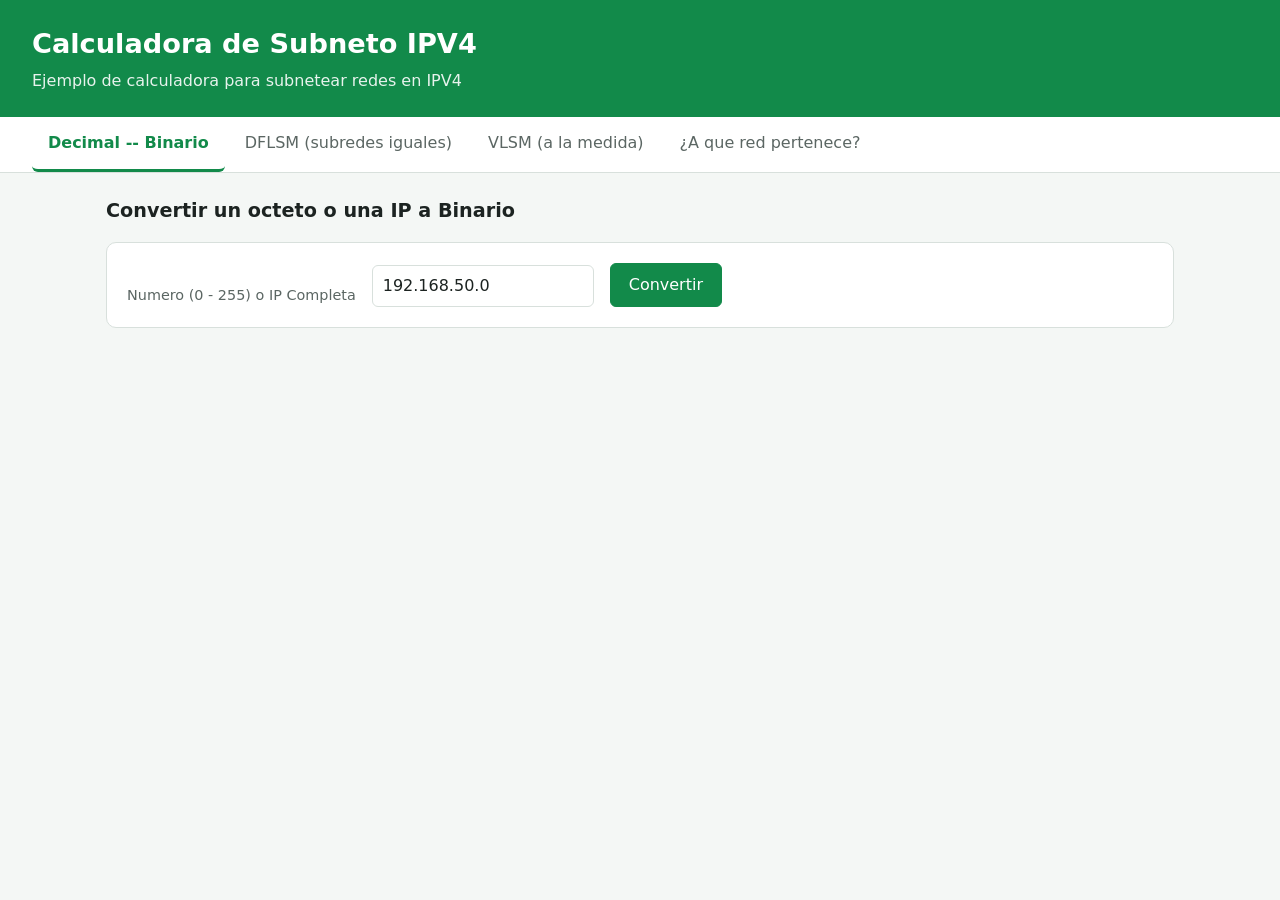
==== segundparcial/subneteo/index.html @ 2a1e9d9d "hola" ====
<!DOCTYPE html>
<html lang="en">
<head>
    <meta charset="UTF-8">
    <meta name="viewport" content="width=device-width, initial-scale=1.0">
    <title>Ejemplo de Subneto</title>
    <link rel="stylesheet" href="./css/style.css">
</head>
<body>
    <header class="encabezado" >
        <h1>Calculadora de Subneto IPV4</h1>
        <p>Ejemplo de calculadora para subnetear redes en IPV4</p>
    </header>
    <nav class="pestanas" role="tablist" >
        <button class="pestana activa" data-panel="panel-binario" role="tab"  >Decimal -- Binario</button>
        <button class="pestana" data-panel="panel-flsm" role="tab"  >DFLSM (subredes iguales)</button>
        <button class="pestana" data-panel="panel-vlsm" role="tab"  >VLSM (a la medida)</button>
        <button class="pestana" data-panel="panel-ip" role="tab"  >¿A que red pertenece?</button>
    </nav>

    <main>
        <section id="panel-binario" class="panel activo" >
            <h2>Convertir un octeto o una IP a Binario</h2>
            <form id="bin-entrada" class="formulario">
                <label for="">Numero (0 - 255) o IP Completa</label>
                <input type="text"  id="bin-entrada" value="192.168.50.0" autocomplete="off">
                <button type="submit" >Convertir</button>
            </form>
            <div id="bin-resultado" ></div>
        </section>

        <section id="panel-flsm" class="panel" >
            <h2>Dividir una red en subredes del mismo tamaño</h2>
            <form id="form-flsm" class="formulario">
                <label>Prefijo o máscara</label>
                <input type="text"  id="flsm-prefijo" value="/8" autocomplete="off">
                <label>Red base</label>
                <input type="text"  id="flsm-red" value="10.0.0.1" autocomplete="off">
                <label>Calcular por:
                    <select id="flsm-modo">
                        <option value="subredes">Número de Subredes</option>
                        <option value="hostsPorSubred">Host por subred</option>
                    </select>
                </label>
                <label>Cantidad
                    <input type="number" min="1" value="16" id="flsm-cantidad">
                </label>
                <button type="submit" >Subnetear</button>
            </form>
            <div id="flsm-resultado" ></div>
        </section>

        <section id="panel-vlsm" class="panel" >
            <h2>Ajustar a cada area el bloque justo a lo que neceste</h2>
            <form id="form-vlsm"  class="formulario" >
                <label>Prefijo o máscara</label>
                <input type="text"  id="vlsm-prefijo" value="/24" autocomplete="off">
                <label>Red base</label>
                <input type="text"  id="vlsm-red" value="192.168.50.0" autocomplete="off">
                <div class="requerimientos" >
                    <div class="req-titulo" >
                        <span>Área/subred</span><span>Hosts</span>
                    </div>
                    <div class="vlsm-filas" >

                    </div>
                    <button type="button" id="vlsn-agregar" class="secundario" >Agregar Subred</button>

                </div>
                <button type="submit" >Subnetear</button>
            </form>
            <div id="vlsm-resultado" ></div>
        </section>

        <section id="panel-ip" class=panel >
            <h2>Encontrar la red, el rando y el broadcast de una IP</h2>
            <form id="form-ip" class="formulario">
                <label>Direccion IP 
                    <input type="text" id="ip-dir" value="10.28.90.92" autocomplete="off">
                </label>
                <label> Prefijo o Máscara
                    <input type="text" id="ip-prefijo" value="/12" a>
                </label>
                <button type="submit" >Analizar</button>
            </form>
            <div id="ip-resultdo" ></div>
        </section>
    </main>

      <script src="./js/subneteo.js"></script>
  <script src="./js/app.js"></script>
    
</body>
</html>
---- segundparcial/subneteo/css/style.css ----
:root {
  --fondo: #f4f7f5;
  --tarjeta: #ffffff;
  --texto: #1c2321;
  --suave: #5b6663;
  --borde: #d8e0dc;
  --acento: #128a4a;
  --acento-claro: #e3f5ea;
  --red: #1f5fbf;
  --host: #b0561a;
  --error: #b3261e;
  --error-fondo: #fdecea;
  --mono: "Cascadia Code", Consolas, "Courier New", monospace;
}

* { box-sizing: border-box; }

body {
  margin: 0;
  font-family: "Segoe UI", system-ui, sans-serif;
  background: var(--fondo);
  color: var(--texto);
  line-height: 1.5;
}

.encabezado {
  background: var(--acento);
  color: #fff;
  padding: 24px 32px;
}
.encabezado h1 { margin: 0; font-size: 1.7rem; }
.encabezado p { margin: 4px 0 0; opacity: 0.9; }

.pestanas {
  display: flex;
  flex-wrap: wrap;
  gap: 4px;
  padding: 0 32px;
  background: var(--tarjeta);
  border-bottom: 1px solid var(--borde);
}
.pestana {
  border: none;
  background: none;
  padding: 14px 16px;
  font: inherit;
  color: var(--suave);
  cursor: pointer;
  border-bottom: 3px solid transparent;
}
.pestana:hover { color: var(--texto); }
.pestana.activa { color: var(--acento); border-bottom-color: var(--acento); font-weight: 600; }

main { max-width: 1100px; margin: 0 auto; padding: 24px 16px 48px; }

.panel { display: none; }
.panel.activo { display: block; }

h2 { font-size: 1.2rem; margin: 0 0 16px; }

.formulario, .ejemplos, .tarjeta {
  background: var(--tarjeta);
  border: 1px solid var(--borde);
  border-radius: 10px;
  padding: 20px;
}
.formulario {
  display: flex;
  flex-wrap: wrap;
  gap: 16px;
  align-items: flex-end;
}
label { display: flex; flex-direction: column; gap: 4px; font-size: 0.9rem; color: var(--suave); }
input, select {
  font: inherit;
  padding: 8px 10px;
  border: 1px solid var(--borde);
  border-radius: 6px;
  min-width: 150px;
  color: var(--texto);
}
input:focus, select:focus { outline: 2px solid var(--acento); outline-offset: 1px; }

button {
  font: inherit;
  padding: 9px 18px;
  border-radius: 6px;
  border: 1px solid var(--acento);
  background: var(--acento);
  color: #fff;
  cursor: pointer;
}
button:hover { filter: brightness(1.08); }
button.secundario { background: var(--tarjeta); color: var(--acento); }
button.quitar {
  background: none; border: none; color: var(--error); padding: 4px 8px; font-size: 1.2rem;
}

.requerimientos { flex-basis: 100%; }
.req-titulo, .req-fila {
  display: grid;
  grid-template-columns: 1fr 140px 40px;
  gap: 8px;
  align-items: center;
}
.req-titulo { font-size: 0.85rem; color: var(--suave); margin-bottom: 4px; }
.req-fila { margin-bottom: 6px; }
.req-fila input { min-width: 0; width: 100%; }

.tarjeta { margin-top: 20px; }
.tarjeta h3 { margin: 0 0 12px; font-size: 1.05rem; }

.datos {
  display: grid;
  grid-template-columns: repeat(auto-fill, minmax(200px, 1fr));
  gap: 12px;
  margin: 0;
}
.datos div { background: var(--acento-claro); border-radius: 8px; padding: 10px 12px; }
.datos dt { font-size: 0.8rem; color: var(--suave); }
.datos dd { margin: 2px 0 0; font-weight: 600; font-family: var(--mono); }

.binario { font-family: var(--mono); font-size: 1rem; }
.bits-red { color: var(--red); font-weight: 700; }
.bits-host { color: var(--host); }
.leyenda { font-size: 0.85rem; color: var(--suave); margin-top: 8px; }

.pasos { font-family: var(--mono); border-collapse: collapse; margin-top: 8px; }
.pasos th, .pasos td { border: 1px solid var(--borde); padding: 4px 10px; text-align: center; }
.pasos th { background: var(--acento-claro); }

.tabla-envoltura { overflow-x: auto; }
table.resultado { width: 100%; border-collapse: collapse; font-size: 0.92rem; }
table.resultado th, table.resultado td {
  border-bottom: 1px solid var(--borde);
  padding: 8px 10px;
  text-align: left;
  white-space: nowrap;
}
table.resultado th { background: var(--acento-claro); font-weight: 600; }
table.resultado td.ip { font-family: var(--mono); }

.error {
  margin-top: 20px;
  background: var(--error-fondo);
  color: var(--error);
  border: 1px solid var(--error);
  border-radius: 8px;
  padding: 12px 16px;
}

.ejemplos { margin-top: 32px; }
.botones-ejemplo { display: flex; flex-wrap: wrap; gap: 10px; }

footer { text-align: center; color: var(--suave); font-size: 0.85rem; padding-bottom: 24px; }

@media (max-width: 600px) {
  .encabezado, .pestanas { padding-left: 16px; padding-right: 16px; }
  input, select { min-width: 0; width: 100%; }
  label { flex: 1 1 100%; }
}
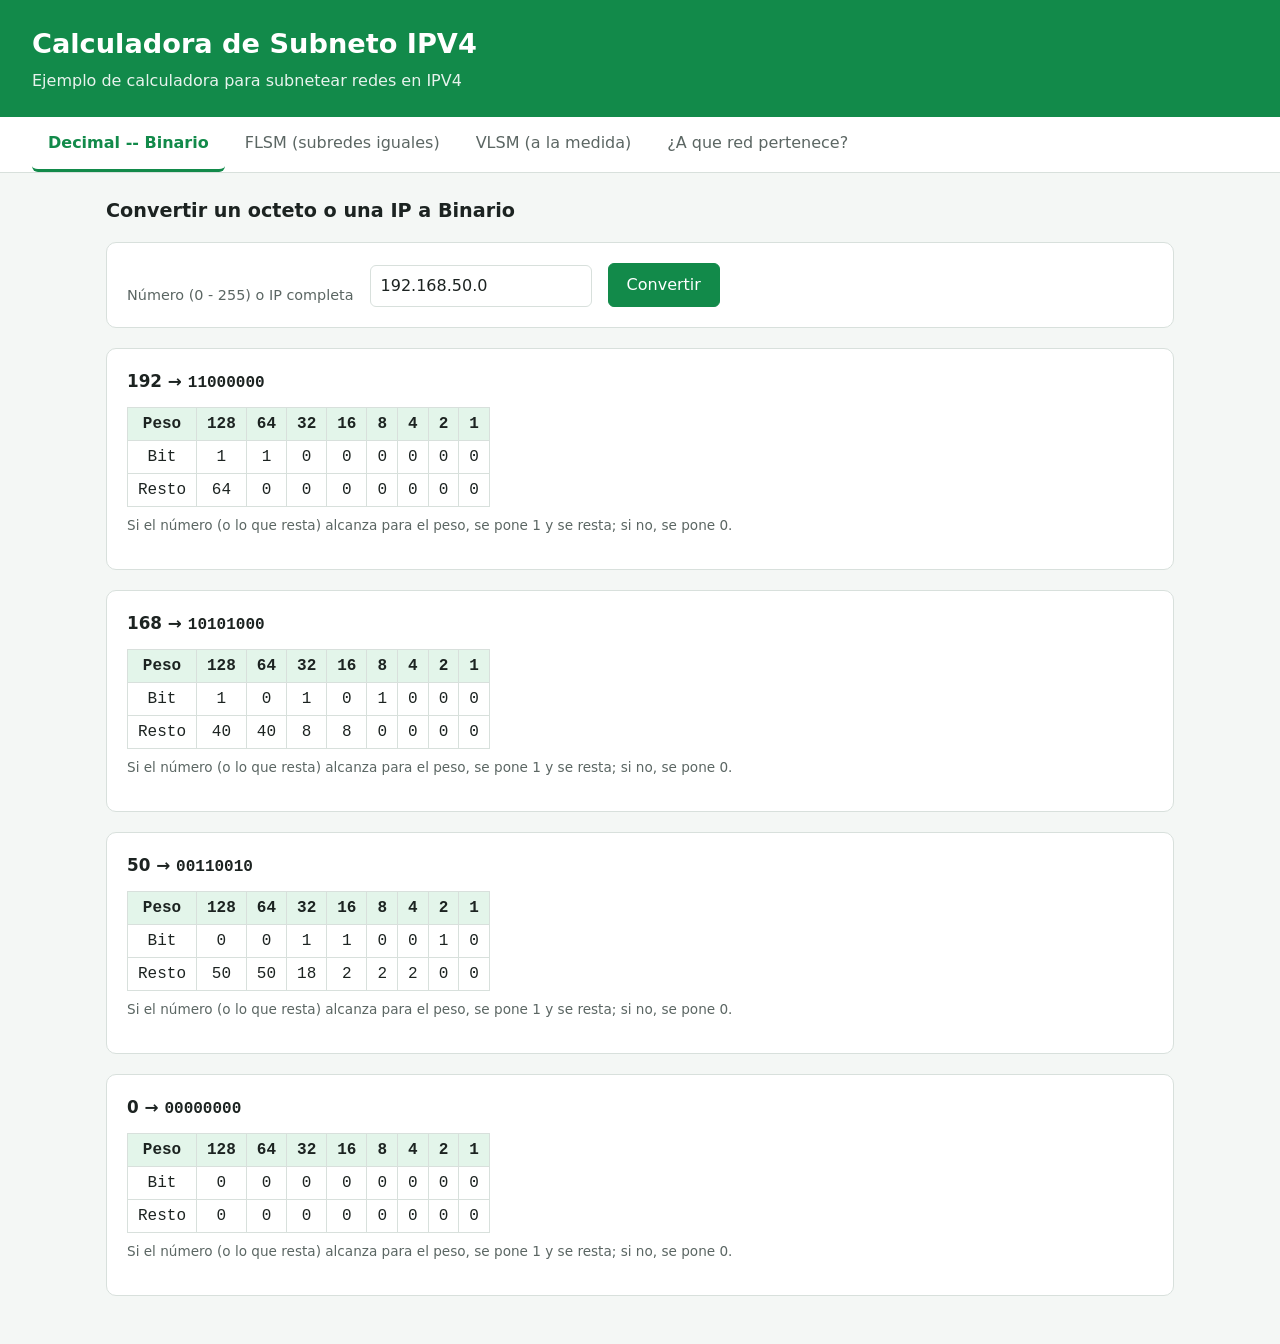
==== commit 6ec03b93: "hola tarea borre lineas porque estoy wey" ====
--- a/segundparcial/subneteo/index.html
+++ b/segundparcial/subneteo/index.html
@@ -1,9 +1,9 @@
 <!DOCTYPE html>
-<html lang="en">
+<html lang="es">
 <head>
     <meta charset="UTF-8">
     <meta name="viewport" content="width=device-width, initial-scale=1.0">
-    <title>Ejemplo de Subneto</title>
+    <title>Calculadora de Subneteo IPv4</title>
     <link rel="stylesheet" href="./css/style.css">
 </head>
 <body>
@@ -13,7 +13,7 @@
     </header>
     <nav class="pestanas" role="tablist" >
         <button class="pestana activa" data-panel="panel-binario" role="tab"  >Decimal -- Binario</button>
-        <button class="pestana" data-panel="panel-flsm" role="tab"  >DFLSM (subredes iguales)</button>
+        <button class="pestana" data-panel="panel-flsm" role="tab"  >FLSM (subredes iguales)</button>
         <button class="pestana" data-panel="panel-vlsm" role="tab"  >VLSM (a la medida)</button>
         <button class="pestana" data-panel="panel-ip" role="tab"  >¿A que red pertenece?</button>
     </nav>
@@ -21,8 +21,8 @@
     <main>
         <section id="panel-binario" class="panel activo" >
             <h2>Convertir un octeto o una IP a Binario</h2>
-            <form id="bin-entrada" class="formulario">
-                <label for="">Numero (0 - 255) o IP Completa</label>
+            <form id="form-binario" class="formulario">
+                <label for="bin-entrada">Número (0 - 255) o IP completa</label>
                 <input type="text"  id="bin-entrada" value="192.168.50.0" autocomplete="off">
                 <button type="submit" >Convertir</button>
             </form>
@@ -35,23 +35,23 @@
                 <label>Prefijo o máscara</label>
                 <input type="text"  id="flsm-prefijo" value="/8" autocomplete="off">
                 <label>Red base</label>
-                <input type="text"  id="flsm-red" value="10.0.0.1" autocomplete="off">
+                <input type="text"  id="flsm-red" value="10.0.0.0" autocomplete="off">
                 <label>Calcular por:
                     <select id="flsm-modo">
                         <option value="subredes">Número de Subredes</option>
-                        <option value="hostsPorSubred">Host por subred</option>
+                        <option value="hostPorSubred">Host por subred</option>
                     </select>
                 </label>
                 <label>Cantidad
                     <input type="number" min="1" value="16" id="flsm-cantidad">
                 </label>
-                <button type="submit" >Subnetear</button>
+                <button type="submit">Subnetear</button>
             </form>
             <div id="flsm-resultado" ></div>
         </section>
 
         <section id="panel-vlsm" class="panel" >
-            <h2>Ajustar a cada area el bloque justo a lo que neceste</h2>
+            <h2>Ajustar cada subred a la cantidad de hosts que necesita</h2>
             <form id="form-vlsm"  class="formulario" >
                 <label>Prefijo o máscara</label>
                 <input type="text"  id="vlsm-prefijo" value="/24" autocomplete="off">
@@ -61,34 +61,40 @@
                     <div class="req-titulo" >
                         <span>Área/subred</span><span>Hosts</span>
                     </div>
-                    <div class="vlsm-filas" >
+                    <div id="vlsm-filas" class="vlsm-filas">
 
                     </div>
-                    <button type="button" id="vlsn-agregar" class="secundario" >Agregar Subred</button>
+                    <button type="button" id="vlsm-agregar" class="secundario">Agregar Subred</button>
 
                 </div>
-                <button type="submit" >Subnetear</button>
+                <button type="submit">Subnetear</button>
+                <button type="button" data-ejemplo="0">Borrar Todo</button>
             </form>
             <div id="vlsm-resultado" ></div>
         </section>
 
-        <section id="panel-ip" class=panel >
-            <h2>Encontrar la red, el rando y el broadcast de una IP</h2>
+        <section id="panel-ip" class="panel" >
+            <h2>Encontrar la red, el rango y el broadcast de una IP</h2>
             <form id="form-ip" class="formulario">
-                <label>Direccion IP 
+                <label>Dirección IP 
                     <input type="text" id="ip-dir" value="10.28.90.92" autocomplete="off">
                 </label>
-                <label> Prefijo o Máscara
-                    <input type="text" id="ip-prefijo" value="/12" a>
+                <label> Prefijo o máscara
+                    <input type="text" id="ip-prefijo" value="/12" autocomplete="off">
                 </label>
                 <button type="submit" >Analizar</button>
             </form>
-            <div id="ip-resultdo" ></div>
+            <div id="ip-resultado" ></div>
         </section>
-    </main>
+</main>
 
       <script src="./js/subneteo.js"></script>
   <script src="./js/app.js"></script>
     
 </body>
-</html>+</html>
+
+
+
+
+
